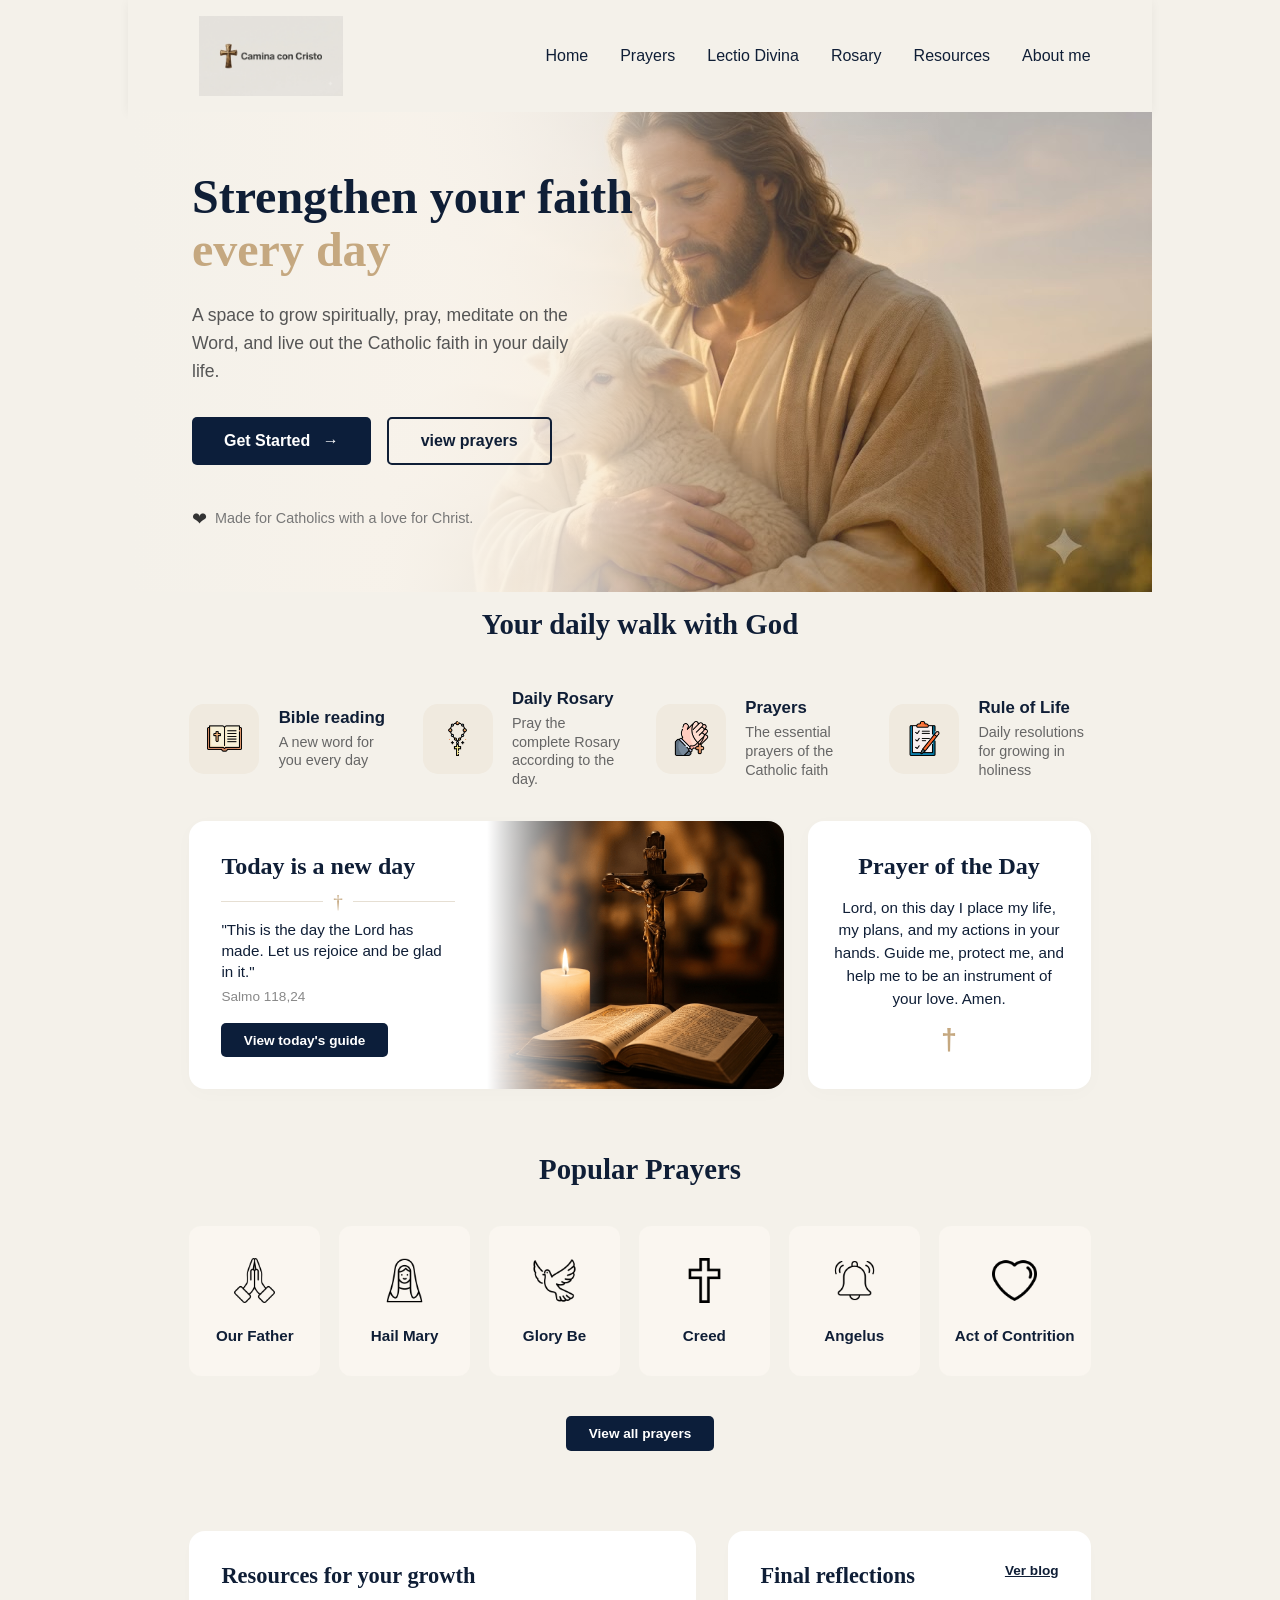
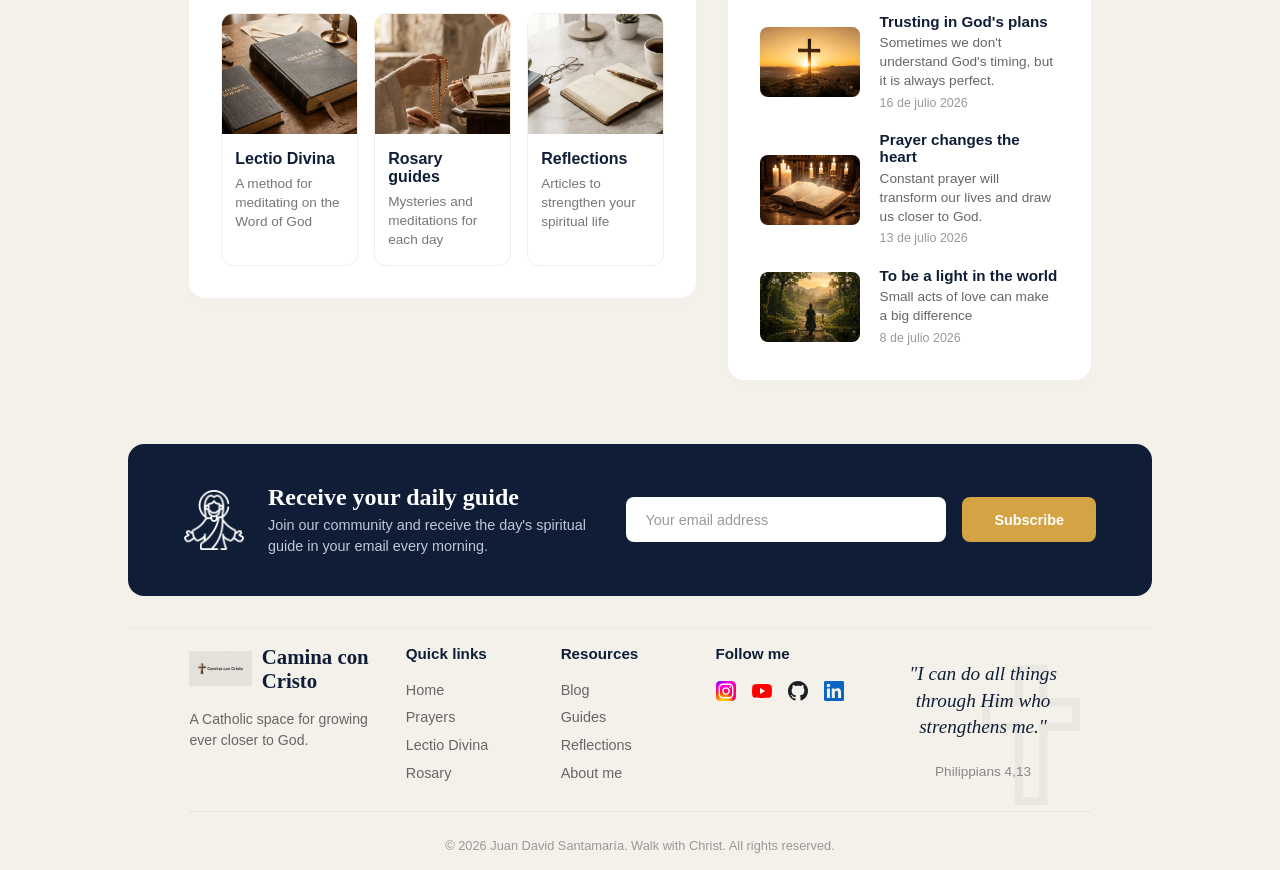
==== index.html @ 35ad9a1b "feat: complete website landing page layout and styling" ====
<!DOCTYPE html>
<html lang="en">

<head>
    <meta charset="UTF-8">
    <meta name="viewport" content="width=device-width, initial-scale=1.0">
    <title>DIOS</title>
    <link rel="stylesheet" href="/css/styles.css">
</head>

<body class="container">
    <header class="item header-nav">
        <img src="/assets/images/logo/logo.png" alt="Walk with Cristo" class="header-logo">
        <!-- Botón de hamburguesa que solo se verá en pantallas chicas -->
        <button class="menu-toggle" aria-label="Abrir menú">&#9776;</button>
        <nav class="header-nav-menu">
            <ul>
                <li><a href="#">Home</a></li>
                <li><a href="#">Prayers</a></li>
                <li><a href="#">Lectio Divina</a></li>
                <li><a href="#">Rosary</a></li>
                <li><a href="#">Resources</a></li>
                <li><a href="#">About me</a></li>
            </ul>
        </nav>
    </header>
    <main class="item">
        <section class="hero">
            <div class="hero-content">
                <h1>Strengthen your faith <span>every day</span></h1>
                <p>A space to grow spiritually, pray, meditate on the Word, and live out the Catholic faith in your
                    daily life.</p>
                <div class="hero-buttons">
                    <button>Get Started</button>
                    <button>view prayers</button>
                </div>
                <p>Made for Catholics with a love for Christ.</p>
            </div>
            <div class="hero-image">
                <img src="/assets/images/hero/jesus.jpeg" alt="Jesus holding a sheep">
            </div>
        </section>
        <section class="feature"> <!-- Corregido el typo de feacture a feature -->
            <h2>Your daily walk with God</h2>
            <div class="feature-grid">

                <!-- Tarjeta 1 -->
                <article class="feature-card">
                    <div class="icon-container">
                        <img src="/assets/images/icons/bible.png" alt="book">
                    </div>
                    <div class="card-text">
                        <h3>Bible reading</h3>
                        <p>A new word for you every day</p>
                    </div>
                </article>

                <!-- Tarjeta 2 -->
                <article class="feature-card">
                    <div class="icon-container">
                        <img src="/assets/images/icons/rosario.png" alt="rosario icon">
                    </div>
                    <div class="card-text">
                        <h3>Daily Rosary</h3>
                        <p>Pray the complete Rosary according to the day.</p>
                    </div>
                </article>

                <!-- Tarjeta 3 -->
                <article class="feature-card">
                    <div class="icon-container">
                        <img src="/assets/images/icons/prayer.png" alt="prayer hand icon">
                    </div>
                    <div class="card-text">
                        <h3>Prayers</h3>
                        <p>The essential prayers of the Catholic faith</p>
                    </div>
                </article>

                <!-- Tarjeta 4 -->
                <article class="feature-card">
                    <div class="icon-container">
                        <img src="/assets/images/icons/task.png" alt="task icon">
                    </div>
                    <div class="card-text">
                        <h3>Rule of Life</h3>
                        <p>Daily resolutions for growing in holiness</p>
                    </div>
                </article>

            </div>
        </section>
        <section class="content-featured">
            <div class="main-card-wrapper">
                <div class="content-card">
                    <h3>Today is a new day</h3>
                    <!-- Añadimos una línea divisoria para la cruz unicode -->
                    <div class="divider-cross"></div>
                    <blockquote>"This is the day the Lord has made. Let us rejoice and be glad in it."</blockquote>
                    <p class="scripture-source">Salmo 118,24</p>
                    <button class="btn-dark">View today's guide</button>
                </div>
                <div class="card-image-bg">
                    <img src="/assets/images/resources/cristo.png" alt="Bible and cross with candle">
                </div>
            </div>

            <!-- TARJETA DERECHA PEQUEÑA (Oración del día) -->
            <div class="content-prayer-day">
                <h3>Prayer of the Day</h3>
                <p>Lord, on this day I place my life, my plans, and my actions in your hands. Guide me, protect me, and
                    help me to be an instrument of your love. Amen.</p>
                <!-- Colocamos la cruz al final como indica la UI -->
                <div class="bottom-cross"></div>
            </div>

        </section>
        <section class="popular-prayers">
            <h2>Popular Prayers</h2>
            <div class="prayers-grid">
                <div class="prayer-card">
                    <img src="/assets/images/icons/prayer1.png" alt="hands together">
                    <p>Our Father</p>
                </div>
                <div class="prayer-card">
                    <img src="/assets/images/icons/nativity.png" alt="Hail Mary">
                    <p>Hail Mary</p>
                </div>
                <div class="prayer-card">
                    <img src="/assets/images/icons/pigeon.png" alt="dove">
                    <p>Glory Be</p>
                </div>
                <div class="prayer-card">
                    <img src="/assets/images/icons/cross.png" alt="cross">
                    <p>Creed</p>
                </div>
                <div class="prayer-card">
                    <img src="/assets/images/icons/alarm.png" alt="bell">
                    <p>Angelus</p>
                </div>
                <div class="prayer-card">
                    <img src="/assets/images/icons/heart.png" alt="heart">
                    <p>Act of Contrition</p>
                </div>
            </div>
            <button class="btn-dark">View all prayers</button>
        </section>
        <section class="resources-blog">
            <!-- CONTENEDOR IZQUIERDO -->
            <div class="resource-container">
                <h2>Resources for your growth</h2>
                <!-- AGREGADA LA CLASE AQUÍ -->
                <div class="resources-grid">
                    <article class="resource-item">
                        <img src="/assets/images/resources/lectiodivine.png" alt="book divine">
                        <div class="resource-text">
                            <h3>Lectio Divina</h3>
                            <p>A method for meditating on the Word of God</p>
                        </div>
                    </article>
                    <article class="resource-item">
                        <img src="/assets/images/resources/prayer.png" alt="prayer hands">
                        <div class="resource-text">
                            <h3>Rosary guides</h3>
                            <p>Mysteries and meditations for each day</p>
                        </div>
                    </article>
                    <article class="resource-item">
                        <img src="/assets/images/resources/3.png" alt="reflection">
                        <div class="resource-text">
                            <h3>Reflections</h3>
                            <p>Articles to strengthen your spiritual life</p>
                        </div>
                    </article>
                </div>
            </div>
            <!-- CONTENEDOR DERECHO -->
            <div class="blog-container">
                <div class="blog-header">
                    <h2>Final reflections</h2>
                    <a href="" class="blog-link">Ver blog</a>
                </div>

                <article class="blog-item">
                    <div class="blog-img-wrapper">
                        <img src="/assets/images/resources/cross.png" alt="cross">
                    </div>
                    <div class="blog-text">
                        <h3>Trusting in God's plans</h3>
                        <p>Sometimes we don't understand God's timing, but it is always perfect.</p>
                        <p class="blog-item-date">16 de julio 2026</p>
                    </div>
                </article>

                <article class="blog-item">
                    <div class="blog-img-wrapper">
                        <img src="/assets/images/resources/rebook.png" alt="books">
                    </div>
                    <div class="blog-text">
                        <h3>Prayer changes the heart</h3>
                        <p>Constant prayer will transform our lives and draw us closer to God.</p>
                        <p class="blog-item-date">13 de julio 2026</p>
                    </div>
                </article>

                <article class="blog-item">
                    <div class="blog-img-wrapper">
                        <img src="/assets/images/resources/reflex.png" alt="reflection">
                    </div>
                    <div class="blog-text">
                        <h3>To be a light in the world</h3>
                        <p>Small acts of love can make a big difference</p>
                        <p class="blog-item-date">8 de julio 2026</p>
                    </div>
                </article>
            </div>
        </section>
        <section class="newsletter">
            <div class="newsletter-left">
                <img src="/assets/images/icons/dios1.png" alt="Sacred Heart icon" class="newsletter-icon">
                <div class="newsletter-text">
                    <h3>Receive your daily guide</h3>
                    <p>Join our community and receive the day's spiritual guide in your email every morning.</p>
                </div>
            </div>
            <form action="" method="post" class="newsletter-form">
                <input type="email" name="email" id="newsletter-email" placeholder="Your email address" required>
                <button type="submit" class="btn-gold">Subscribe</button>
            </form>
        </section>
    </main>
    <footer>
        <!-- Contenedor principal de las 5 columnas -->
        <div class="footer-container">

            <!-- Columna 1: Brand -->
            <div class="footer-col footer-brand">
                <div class="brand-header">
                    <img src="/assets/images/logo/logo.png" alt="walk with Christ">
                    <h3>Camina con Cristo</h3>
                </div>
                <p>A Catholic space for growing ever closer to God.</p>
            </div>

            <!-- Columna 2: Quick Links -->
            <div class="footer-col">
                <h4>Quick links</h4>
                <ul>
                    <li><a href="#home">Home</a></li>
                    <li><a href="#prayers">Prayers</a></li>
                    <li><a href="#lectio">Lectio Divina</a></li>
                    <li><a href="#rosary">Rosary</a></li>
                </ul>
            </div>

            <!-- Columna 3: Resources -->
            <div class="footer-col">
                <h4>Resources</h4>
                <ul>
                    <li><a href="#blog">Blog</a></li>
                    <li><a href="#guides">Guides</a></li>
                    <li><a href="#reflections">Reflections</a></li>
                    <li><a href="#about">About me</a></li>
                </ul>
            </div>

            <!-- Columna 4: Social Media -->
            <div class="footer-col">
                <h4>Follow me</h4>
                <ul class="social-links">
                    <li><a href=""><img src="/assets/images/icons/instagram-icon.svg" alt="Instagram"></a></li>
                    <li><a href=""><img src="/assets/images/icons/youtube.svg" alt="Youtube"></a></li>
                    <li><a href=""><img src="/assets/images/icons/github_light.svg" alt="Github"></a></li>
                    <li><a href=""><img src="/assets/images/icons/linkedin.svg" alt="Linkedin"></a></li>
                </ul>
            </div>

            <!-- Columna 5: Quote con la cruz de fondo -->
            <div class="footer-col footer-quote">
                <blockquote>"I can do all things through Him who strengthens me."</blockquote>
                <p class="quote-author">Philippians 4,13</p>
                <!-- Imagen de la cruz posicionada en marca de agua -->
                <img src="/assets/images/icons/cross.png" alt="cross watermark" class="watermark-cross">
            </div>

        </div>

        <!-- Barra de copyright inferior -->
        <div class="footer-bottom">
            <small>© 2026 Juan David Santamaría. Walk with Christ. All rights reserved.</small>
        </div>
    </footer>
    <script>
        const menuToggle = document.querySelector('.menu-toggle');
        const navMenu = document.querySelector('.header-nav-menu');
        menuToggle.addEventListener('click', () => {
            // quita o pone la clase 'active' cada que haces click
            navMenu.classList.toggle('active');
        });
    </script>
</body>

</html>
---- css/styles.css ----
:root {
    /* Colores base extraídos de la imagen */
    --color-fondo: #F4F1EA;
    /* Crema suave y cálido que se ve en el background general */
    --color-texto-dark: #0F1E36;
    /* Azul marino profundo (casi negro) usado en títulos y menús */
    --color-oro-bronce: #C5A880;
    /* Tono oro/bronce sagrado para la cruz y acentos importantes */

    /* Colores adicionales para botones y contenedores */
    --color-primary-button: #0C1E3A;
    /* El color azul oscuro del botón "Unirme al camino" */
    --color-primary-button-hover: #05101f;
    --color-blanco: #FFFFFF;
    /* Para las tarjetas y contenedores limpios */
    --color-texto-secundario: #555555;
    /* Gris para textos de párrafos legibles */

    /* NUEVO: grises que estaban sueltos por el archivo sin variable */
    --color-gris-medio: #666666;
    --color-gris-suave: #888888;
    --color-gris-claro-linea: #E6DFD3;
    /* línea del divider-cross */
    --color-icono-bg: #F0EADF;
    --color-prayer-card-bg: #FAF6F0;

    /* NUEVO: tipografías repetidas como string literal, ahora en variable */
    --font-titulo: 'Playfair Display', serif;
    --font-cuerpo: 'Segoe UI', Tahoma, Geneva, Verdana, sans-serif;

    /* NUEVO: valores que se repetían igual en varias tarjetas */
    --shadow-card: 0 4px 20px rgba(0, 0, 0, 0.02);
    --card-max-height: 340px;
    --section-padding: 1rem 6%;
    --radius-card: 16px;
}

* {
    margin: 0;
    padding: 0;
    box-sizing: border-box;
    /* Clave: evita que los bordes sumen tamaño al contenedor */
}

body {
    background-color: var(--color-fondo);
    color: var(--color-texto-secundario);
    font-family: var(--font-cuerpo);
}

.container {
    display: grid;
    max-width: 1024px;
    margin: 0 auto;
    /* minmax evita que el header/footer colapsen si el texto es grande */
    /* 1fr (fracción) toma TODO el espacio restante de forma dinámica */
    grid-template-rows: minmax(60px, auto) 1fr minmax(60px, auto);
    /* min-height en vez de height fijo. Si hay mucho contenido, la página crece y no se rompe */
    min-height: 100vh;
    width: 100%;
    /* Evita bugs de scroll horizontal que a veces da el 100vw con el scrollbar */
}

/* Eliminado: .item { border: 5px solid #00bcd4; }
   Era una regla de debug (borde cian) que no aportaba nada al diseño final.
   Si la seguís usando en el HTML y la necesitás, avisame y la recupero. */

/* ==========================================================================
   HEADER / NAVIGATION SHIELD
   ========================================================================== */

.header-nav {
    display: flex;
    justify-content: space-between;
    /* Envía el logo a la izquierda y el menú a la derecha */
    align-items: center;
    /* Centra verticalmente el logo y los enlaces */
    padding: var(--section-padding);
    background-color: var(--color-fondo);
    box-shadow: 0 2px 10px rgba(0, 0, 0, 0.05);
    /* Sombra sutil inferior */
}

/* Por defecto en Desktop: Ocultamos el botón de hamburguesa */
.menu-toggle {
    display: none;
    background: none;
    border: none;
    font-size: 2rem;
    cursor: pointer;
    color: var(--color-texto-secundario);
}

/* El contenedor del menú (nav) */
.header-nav-menu {
    /* Ancho máximo para que en pantallas gigantes los enlaces no se dispersen demasiado */
    max-width: 700px;
    width: 100%;
}

.header-nav-menu ul {
    display: flex;
    justify-content: flex-end;
    /* Alinea los enlaces hacia la derecha */
    gap: 2rem;
    list-style: none;
    /* Mata los puntos negros por defecto de la lista (•) */
}

.header-logo {
    height: 80px;
    width: auto;
    object-fit: contain;
    /* Evita que la imagen se estire feo o se pixele */
    vertical-align: middle;
    margin-left: 10px;
}

.header-nav-menu a {
    text-decoration: none;
    color: var(--color-texto-dark);
    font-size: 1rem;
    font-weight: 500;
    transition: color 0.3s ease;
}

.header-nav-menu a:hover {
    color: var(--color-oro-bronce);
}


/* ==========================================================================
   HERO / SECTION MAIN
   ========================================================================== */
.hero {
    position: relative;
    overflow: hidden;
    min-height: 480px;
    display: flex;
    align-items: center;
}

.hero-image {
    position: absolute;
    inset: 0;
    width: 100%;
    height: 100%;
    object-fit: cover;
}

.hero-image img {
    width: 100%;
    height: 100%;
    object-fit: cover;
}

.hero-image::before {
    content: "";
    position: absolute;
    inset: 0;
    background: linear-gradient(to left,
            transparent 45%,
            rgba(255, 255, 255, .85) 75%,
            #ffffff 100%);
}

.hero::before {
    content: "";
    position: absolute;
    inset: 0;
    background: linear-gradient(90deg,
            var(--color-fondo) 0%,
            rgba(247, 242, 234, .98) 25%,
            rgba(247, 242, 234, .70) 45%,
            rgba(247, 242, 234, .25) 60%,
            transparent 80%);
    z-index: 1;
}

.hero-content {
    position: relative;
    z-index: 2;
    width: 50%;
    padding-left: 4rem;
    display: flex;
    flex-direction: column;
    gap: 1rem;
    /* Espaciado uniforme entre los elementos (H1, P, Botones) */
}

.hero-content h1 {
    font-size: 3rem;
    font-weight: 700;
    line-height: 1.1;
    margin-bottom: 0.5rem;
    color: var(--color-texto-dark);
    font-family: var(--font-titulo);
}

.hero-content h1 span {
    color: var(--color-oro-bronce);
}

.hero-content p {
    font-size: 1.1rem;
    line-height: 1.6;
    color: var(--color-texto-secundario);
    max-width: 90%;
    /* Evita que el texto se estire demasiado a lo ancho */
}

.hero-buttons {
    display: flex;
    gap: 1rem;
    margin-top: 1rem;
    margin-bottom: 1.5rem;
}

/* NUEVO: base compartida por TODOS los botones "dark" del sitio
   (antes .hero-buttons button:first-child y .btn-dark tenían las
   mismas 6 propiedades duplicadas). Ahora se agrupan acá y cada uno
   solo agrega lo que lo hace distinto (flecha, tamaño, hover). */
.hero-buttons button,
.btn-dark {
    font-weight: 600;
    border-radius: 5px;
    cursor: pointer;
    transition: all 0.3s ease;
    font-family: var(--font-cuerpo);
}

.hero-buttons button {
    padding: 0.8rem 2rem;
    font-size: 1rem;
    text-transform: none;
}

.hero-buttons button:first-child,
.btn-dark {
    background-color: var(--color-primary-button);
    color: var(--color-blanco);
    border: none;
}

.hero-buttons button:first-child:hover,
.btn-dark:hover {
    background-color: var(--color-primary-button-hover);
}

.hero-buttons button:first-child::after {
    content: " \2192";
    /* Flecha -> */
    margin-left: 0.5rem;
    font-weight: bold;
}

.hero-buttons button:last-child {
    background-color: transparent;
    color: var(--color-texto-dark);
    border: 2px solid var(--color-texto-dark);
}

.hero-buttons button:last-child:hover {
    background-color: rgba(15, 30, 54, 0.05);
    border-color: var(--color-primary-button);
}

.hero-content p:last-child {
    font-size: 0.9rem;
    color: #777;
    display: flex;
    align-items: center;
    gap: 0.5rem;
}

.hero-content p:last-child::before {
    content: "\2764";
    /* Corazón negro relleno ❤ */
    color: #333;
    font-size: 1.1rem;
}


/* ==========================================================================
   FEATURE SECTION / TU CAMINO DIARIO CON DIOS
   ========================================================================== */

.feature {
    padding: var(--section-padding);
    background-color: var(--color-fondo);
    display: flex;
    flex-direction: column;
    align-items: center;
    gap: 3rem;
}

.feature h2 {
    font-family: var(--font-titulo);
    color: var(--color-texto-dark);
    font-size: 1.8rem;
    font-weight: 700;
    text-align: center;
}

.feature-grid {
    display: grid;
    grid-template-columns: repeat(4, 1fr);
    gap: 2rem;
    width: 100%;
    max-width: 1200px;
}

.feature-card {
    display: flex;
    align-items: center;
    gap: 1.2rem;
}

.icon-container {
    background-color: var(--color-icono-bg);
    width: 70px;
    height: 70px;
    border-radius: 15px;
    display: flex;
    align-items: center;
    justify-content: center;
    flex-shrink: 0;
    /* Evita que el contenedor del icono se aplaste si el texto es largo */
}

.icon-container img {
    width: 35px;
    height: 35px;
    object-fit: contain;
}

.card-text {
    display: flex;
    flex-direction: column;
    gap: 0.3rem;
}

.card-text h3 {
    color: var(--color-texto-dark);
    font-size: 1.05rem;
    font-weight: 700;
    font-family: var(--font-cuerpo);
}

.card-text p {
    color: var(--color-gris-medio);
    font-size: 0.9rem;
    line-height: 1.3;
}

/* ==========================================================================
   DAILY FEATURED SECTION (HOY ES UN NUEVO DÍA / ORACIÓN)
   ========================================================================== */
.content-featured {
    padding: var(--section-padding);
    background-color: var(--color-fondo);
    display: grid;
    grid-template-columns: 2.1fr 1fr;
    /* Distribución asimétrica: 68% para la tarjeta grande, 32% para la oración */
    gap: 1.5rem;
    max-width: 1100px;
    margin: 0 auto;
}

.main-card-wrapper {
    background-color: var(--color-blanco);
    border-radius: var(--radius-card);
    display: flex;
    overflow: hidden;
    position: relative;
    box-shadow: var(--shadow-card);
    max-height: var(--card-max-height);
}

.content-card {
    width: 50%;
    padding: 2rem;
    display: flex;
    flex-direction: column;
    justify-content: center;
    z-index: 2;
    /* Por encima del desvanecimiento */
}

.card-image-bg {
    width: 50%;
    position: relative;
}

.card-image-bg img {
    width: 100%;
    height: 100%;
    object-fit: cover;
}

.card-image-bg::before {
    content: "";
    position: absolute;
    inset: 0;
    background: linear-gradient(to right, var(--color-blanco) 0%, rgba(255, 255, 255, 0) 40%);
    z-index: 1;
}

/* LIMPIEZA: acá había 6 redefiniciones sucesivas de .divider-cross
   (cada una un intento distinto para lograr "línea - cruz - línea").
   Solo la última se aplicaba realmente por cascada; el resto era
   código muerto. Se deja una única definición, funcional y clara. */
.divider-cross {
    text-align: center;
    position: relative;
    height: 20px;
    margin: 0.5rem 0;
}

.divider-cross::before {
    content: "";
    position: absolute;
    top: 50%;
    left: 0;
    right: 0;
    height: 1px;
    background-color: var(--color-gris-claro-linea);
    z-index: 1;
}

.divider-cross::after {
    content: "\2020";
    /* Cruz superpuesta que tapa la línea al centro */
    position: relative;
    z-index: 2;
    background-color: var(--color-blanco);
    padding: 0 10px;
    color: var(--color-oro-bronce);
    font-size: 1.2rem;
    font-family: var(--font-titulo);
}

.content-card h3,
.content-prayer-day h3 {
    font-family: var(--font-titulo);
    color: var(--color-texto-dark);
    font-size: 1.5rem;
    margin-bottom: 0.2rem;
}

.content-card blockquote {
    font-size: 0.95rem;
    color: var(--color-texto-dark);
    line-height: 1.4;
    font-style: normal;
    margin-bottom: 0.4rem;
}

.scripture-source {
    font-size: 0.85rem;
    color: var(--color-gris-suave);
    margin-bottom: 1.2rem;
}

/* Botón estilizado idéntico al Hero (props compartidas ahora arriba, ver .btn-dark) */
.btn-dark {
    padding: 0.6rem 1.4rem;
    font-size: 0.85rem;
    align-self: flex-start;
    /* Evita que el botón se estire a lo ancho */
}

.content-prayer-day {
    background-color: var(--color-blanco);
    border-radius: var(--radius-card);
    padding: 2rem 1.5rem;
    display: flex;
    flex-direction: column;
    align-items: center;
    text-align: center;
    justify-content: space-between;
    box-shadow: var(--shadow-card);
    max-height: var(--card-max-height);
}

.content-prayer-day p {
    color: var(--color-texto-dark);
    font-size: 0.95rem;
    line-height: 1.5;
    margin: auto 0;
    /* Centra el bloque verticalmente */
}

.bottom-cross::before {
    content: "\2020";
    color: var(--color-oro-bronce);
    font-size: 1.8rem;
    font-weight: 700;
}

/* ==========================================================================
   POPULAR PRAYERS SECTION (ORACIONES POPULARES)
   ========================================================================== */
.popular-prayers {
    padding: 3rem 6%;
    background-color: var(--color-fondo);
    display: flex;
    flex-direction: column;
    align-items: center;
    gap: 2.5rem;
    max-width: 1200px;
    margin: 0 auto;
}


.popular-prayers h2 {
    font-family: var(--font-titulo);
    color: var(--color-texto-dark);
    font-size: 1.8rem;
    font-weight: 700;
    text-align: center;
}

.prayers-grid {
    display: grid;
    grid-template-columns: repeat(6, 1fr);
    gap: 1.2rem;
    width: 100%;
}

.prayer-card {
    background-color: var(--color-prayer-card-bg);
    border-radius: 12px;
    padding: 2rem 1rem;
    display: flex;
    flex-direction: column;
    align-items: center;
    justify-content: center;
    gap: 1.5rem;
    transition: transform 0.2s ease, box-shadow 0.2s ease;
    cursor: pointer;
}

.prayer-card:hover {
    transform: translateY(-3px);
    box-shadow: 0 5px 15px rgba(0, 0, 0, 0.03);
}

.prayer-card img {
    height: 45px;
    width: auto;
    object-fit: contain;
}

.prayer-card p {
    color: var(--color-texto-dark);
    font-size: 0.95rem;
    font-weight: 700;
    font-family: var(--font-cuerpo);
    text-align: center;
    white-space: nowrap;
    /* Evita que el texto se rompa en dos líneas si es corto */
}

.popular-prayers .btn-dark {
    display: flex;
    /* necesario para que align-items funcione */
    align-items: center;
    justify-content: center;
    align-self: center;
    /* pisa el align-self: flex-start heredado, si lo querés centrado en el eje del padre */
}

/* ==========================================================================
   RESOURCES AND BLOG SECTION
   ========================================================================== */

.resources-blog {
    padding: 2rem 6%;
    background-color: var(--color-fondo);
    display: grid;
    /* Repartición asimétrica: 58% para recursos, 42% para blog */
    grid-template-columns: 1.4fr 1fr;
    gap: 2rem;
    max-width: 1200px;
    margin: 0 auto;
    align-items: start;
}

/* --- ESTILOS COMPARTIDOS POR AMBOS CONTENEDORES GRANDES --- */
.resource-container,
.blog-container {
    background-color: var(--color-blanco);
    border-radius: 16px;
    padding: 2rem;
    box-shadow: 0 4px 20px rgba(0, 0, 0, 0.01);
}

.resource-container h2,
.blog-header h2 {
    font-family: 'Playfair Display', serif;
    color: var(--color-texto-dark);
    font-size: 1.4rem;
    font-weight: 700;
    margin-bottom: 1.5rem;
}

/* --- BLOQUE RECURSOS (IZQUIERDA - VERTICAL) --- */
.resources-grid {
    display: grid;
    grid-template-columns: repeat(3, 1fr);
    /* 3 columnas perfectas */
    gap: 1rem;
}

.resource-item {
    background-color: var(--color-blanco);
    border: 1px solid #F5EFE6;
    /* Borde ultra sutil para simular la tarjeta interna */
    border-radius: 12px;
    overflow: hidden;
    display: flex;
    flex-direction: column;
}

.resource-item img {
    width: 100%;
    height: 120px;
    object-fit: cover;
    /* Recorta la foto sin deformarla */
}

.resource-text {
    padding: 1rem 0.8rem;
    display: flex;
    flex-direction: column;
    gap: 0.4rem;
}

.resource-text h3 {
    font-family: 'Segoe UI', sans-serif;
    color: var(--color-texto-dark);
    font-size: 1rem;
    font-weight: 700;
}

.resource-text p {
    color: #777777;
    font-size: 0.85rem;
    line-height: 1.4;
}

/* --- BLOQUE BLOG (DERECHA - HORIZONTAL) --- */
.blog-header {
    display: flex;
    justify-content: space-between;

}

.blog-link {
    color: var(--color-texto-dark);
    font-size: 0.85rem;
    font-weight: 600;
    text-decoration: underline;
}

.blog-item {
    display: flex;
    /* Alinea imagen a la izquierda, texto a la derecha */
    gap: 1.2rem;
    margin-bottom: 1.2rem;
    align-items: center;
}

.blog-item:last-of-type {
    margin-bottom: 0;
    /* Quita el margen al último para que no rompa el padding */
}

.blog-img-wrapper {
    width: 100px;
    height: 70px;
    border-radius: 8px;
    overflow: hidden;
    flex-shrink: 0;
    /* Evita que el contenedor de la imagen colapse */
}

.blog-img-wrapper img {
    width: 100%;
    height: 100%;
    object-fit: cover;
}


.blog-text {
    display: flex;
    flex-direction: column;
    gap: 0.2rem;
}

.blog-text h3 {
    color: var(--color-texto-dark);
    font-size: 0.95rem;
    font-weight: 700;
}

.blog-text p {
    color: #666666;
    font-size: 0.85rem;
    line-height: 1.4;
}

.blog-item-date {
    font-size: 0.78rem !important;
    color: #999999 !important;
    margin-top: 0.1rem;
}

/* ==========================================================================
   NEWSLETTER SECTION
   ========================================================================== */

.newsletter {
    background-color: #0F1E36;
    /* Azul oscuro profundo idéntico a la UI */
    border-radius: 16px;
    padding: 2.5rem 3.5rem;
    display: flex;
    justify-content: space-between;
    /* Empuja textos a la izquierda y form a la derecha */
    align-items: center;
    max-width: 1100px;
    margin: 2rem auto;
    /* Separa de la sección anterior y centra en la pantalla */
    gap: 2rem;
}

/* Contenedor izquierdo: Icono + Textos */
.newsletter-left {
    display: flex;
    align-items: center;
    gap: 1.5rem;
    flex: 1;
    /* Permite que tome el espacio disponible de forma fluida */
}

.newsletter-icon {
    width: 60px;
    height: 60px;
    object-fit: contain;
    flex-shrink: 0;
    /* Evita que el icono se deforme */
}

.newsletter-text {
    display: flex;
    flex-direction: column;
    gap: 0.3rem;
}

.newsletter-text h3 {
    color: var(--color-blanco);
    font-family: 'Playfair Display', serif;
    font-size: 1.5rem;
    font-weight: 600;
}

.newsletter-text p {
    color: #BACAD6;
    /* Gris azulado claro para excelente legibilidad sobre fondo oscuro */
    font-size: 0.9rem;
    line-height: 1.4;
    max-width: 420px;
    /* Evita que el párrafo se estire demasiado */
}

/* Contenedor derecho: Formulario */
.newsletter-form {
    display: flex;
    align-items: center;
    gap: 1rem;
    /* Espaciado entre el input y el botón */
    flex-shrink: 0;
}

/* El campo de texto para el correo */
#newsletter-email {
    background-color: var(--color-blanco);
    border: none;
    border-radius: 8px;
    padding: 0.9rem 1.2rem;
    font-size: 0.9rem;
    width: 320px;
    /* Ancho fijo para mantener la proporción de la maqueta */
    color: var(--color-texto-dark);
    outline: none;
}

#newsletter-email::placeholder {
    color: #999999;
}

/* Botón dorado / bronce */
.btn-gold {
    background-color: #D4A343;
    /* Dorado ocre de la imagen */
    color: var(--color-blanco);
    border: none;
    border-radius: 8px;
    padding: 0.9rem 2rem;
    font-size: 0.9rem;
    font-weight: 600;
    cursor: pointer;
    transition: background-color 0.2s ease;
    white-space: nowrap;
}

.btn-gold:hover {
    background-color: #B8872F;
    /* Oscurece sutilmente al pasar el cursor */
}

.newsletter-icon {
    width: 60px;
    height: 60px;
    object-fit: contain;
    flex-shrink: 0;

    /* HACK: Convierte el icono negro a blanco de forma nativa */
    filter: invert(100%) brightness(200%);
}

/* ==========================================================================
   FOOTER COMPONENT
   ========================================================================== */

footer {
    background-color: var(--color-fondo);
    /* Crema de fondo */
    padding: 1rem 6% 1rem 6%;
    border-top: 1px solid #F0EAE1;
    font-family: 'Segoe UI', sans-serif;
}

/* Contenedor Grid para distribuir las 5 columnas */
.footer-container {
    display: grid;
    /* La primera y última columna toman más espacio; las del medio son iguales */
    grid-template-columns: 1.2fr 0.8fr 0.8fr 0.8fr 1.4fr;
    gap: 2rem;
    max-width: 1200px;
    margin: 0 auto;
    align-items: start;
}

.footer-col {
    display: flex;
    flex-direction: column;
    gap: 1rem;
}

/* --- COLUMNA 1: LOGO Y TEXTO --- */
.brand-header {
    display: flex;
    align-items: center;
    gap: 0.6rem;
}

.brand-header img {
    height: 35px;
    width: auto;
}

.brand-header h3 {
    font-family: 'Playfair Display', serif;
    color: var(--color-texto-dark);
    font-size: 1.3rem;
    font-weight: 700;
}

.footer-brand p {
    color: #666666;
    font-size: 0.88rem;
    line-height: 1.5;
    max-width: 240px;
}

/* --- COLUMNAS 2 y 3: LISTAS DE ENLACES --- */
.footer-col h4 {
    color: var(--color-texto-dark);
    font-size: 0.95rem;
    font-weight: 700;
    margin-bottom: 0.2rem;
}

.footer-col ul {
    list-style: none;
    padding: 0;
    margin: 0;
    display: flex;
    flex-direction: column;
    gap: 0.6rem;
}

.footer-col ul li a {
    color: #666666;
    text-decoration: none;
    font-size: 0.9rem;
    transition: color 0.2s ease;
}

.footer-col ul li a:hover {
    color: var(--color-oro-bronce);
}

/* --- COLUMNA 4: REDES SOCIALES --- */
.social-links {
    flex-direction: row !important;
    /* Rompe la lista vertical a horizontal */
    gap: 1rem !important;
}

.social-links img {
    width: 20px;
    height: 20px;
    object-fit: contain;
    transition: transform 0.2s ease;
}

.social-links img:hover {
    transform: scale(1.15);
}

/* --- COLUMNA 5: CITA CON MARCA DE AGUA --- */
.footer-quote {
    position: relative;
    /* Base para posicionar la cruz de fondo */
    text-align: center;
    padding: 1rem;
    justify-content: center;
    align-items: center;
}

.footer-quote blockquote {
    font-family: 'Playfair Display', serif;
    color: var(--color-texto-dark);
    font-size: 1.2rem;
    line-height: 1.4;
    font-style: italic;
    z-index: 2;
    /* Por encima de la cruz */
    max-width: 280px;
}

.quote-author {
    font-size: 0.85rem;
    color: #888888;
    margin-top: 0.4rem;
    z-index: 2;
}

/* El hack de la marca de agua con la cruz */
.watermark-cross {
    position: absolute;
    right: -10px;
    bottom: -10px;
    height: 140px;
    width: auto;
    opacity: 0.04;
    /* Opacidad ultra baja para que simule el fondo de la imagen */
    pointer-events: none;
    /* Evita que estorbe al clickear texto */
    z-index: 1;
}

/* --- BARRA INFERIOR DE COPYRIGHT --- */
.footer-bottom {
    margin-top: 1rem;
    border-top: 1px solid #EAE3D8;
    padding-top: 1.5rem;
    text-align: center;
}

.footer-bottom small {
    color: #999999;
    font-size: 0.8rem;
}




/* ==========================================================================
   MEDIA QUERY: PANTALLAS MENORES A 780px (Tablets y Móviles)
   ========================================================================== */
@media (max-width: 780px) {

    .menu-toggle {
        display: block;
        max-width: 320px;
    }

    .header-nav-menu {
        display: none;
        /* Oculto por defecto hasta que pinchen la hamburguesa */
        max-width: 320px;
        position: absolute;
        top: 70px;
        left: 0;
        width: 100%;
        background-color: var(--color-fondo);
        box-shadow: 0px 4px 10px rgba(0, 0, 0, 0.1);
        z-index: 100;
        /* Asegura que quede por encima de las imágenes del main */
    }

    .header-nav-menu ul {
        flex-direction: column;
        align-items: center;
        padding: 2rem 0;
        gap: 1.5rem;
    }

    /* Clase utilitaria para cuando el menú esté activo (se activa con JavaScript) */
    .header-nav-menu.active {
        display: block;
    }
}

@media (max-width: 1024px) {

    .feature-grid {
        grid-template-columns: repeat(2, 1fr);
        gap: 2.5rem;
    }

    .prayers-grid {
        grid-template-columns: repeat(3, 1fr);
        gap: 1.5rem;
    }

    .resources-blog {
        grid-template-columns: 1fr;
        /* Colapsa a una sola columna vertical */
    }

    .footer-container {
        grid-template-columns: repeat(3, 1fr);
        /* Pasa a 3 columnas en tablets */
        gap: 3rem 1.5rem;
    }

    .footer-quote {
        grid-column: span 2;
        /* La cita se estira para ocupar espacio libre */
        text-align: left;
        align-items: flex-start;
    }

    .watermark-cross {
        right: 20px;
    }
}

@media (max-width: 600px) {

    .feature-grid {
        grid-template-columns: 1fr;
        gap: 2rem;
    }

    .prayers-grid {
        grid-template-columns: repeat(2, 1fr);
        gap: 1rem;
    }

    .prayer-card {
        padding: 1.5rem 0.5rem;
    }

    .footer-container {
        grid-template-columns: 1fr;
        /* Una sola columna en celulares */
        gap: 2rem;
        text-align: center;
        justify-items: center;
    }

    .brand-header,
    .footer-quote {
        align-items: center;
        text-align: center;
    }

    .footer-quote {
        grid-column: span 1;
    }

    .watermark-cross {
        left: 50%;
        transform: translateX(-50%);
        bottom: 0;
    }
}


/* --- RESPONSIVE --- */
@media (max-width: 900px) {
    .content-featured {
        grid-template-columns: 1fr;
        /* Colapsa a una sola columna en pantallas pequeñas */
    }

    .main-card-wrapper {
        flex-direction: column;
    }

    .content-card,
    .card-image-bg {
        width: 100%;
    }

    .card-image-bg {
        height: 250px;
    }

    .card-image-bg::before {
        background: linear-gradient(to bottom, var(--color-blanco) 0%, rgba(255, 255, 255, 0) 50%);
    }
}

@media (max-width: 650px) {
    .resources-grid {
        grid-template-columns: 1fr;
        /* Tarjetas de recursos una debajo de otra en celulares */
    }

    .blog-item {
        flex-direction: column;
        /* El ítem del blog se vuelve vertical en pantallas muy chicas */
        align-items: flex-start;
    }

    .blog-img-wrapper {
        width: 100%;
        height: 150px;
    }
}

@media (max-width: 968px) {
    .newsletter {
        flex-direction: column;
        /* Se apila verticalmente en pantallas medianas */
        text-align: center;
        padding: 2.5rem 2rem;
    }

    .newsletter-left {
        flex-direction: column;
        /* Icono arriba, texto abajo */
        justify-content: center;
    }

    .newsletter-text p {
        max-width: 100%;
    }

    .newsletter-form {
        width: 100%;
        flex-direction: column;
        /* Input y botón uno abajo del otro en móviles */
    }

    #newsletter-email {
        width: 100%;
        /* Toma todo el ancho disponible */
    }

    .btn-gold {
        width: 100%;
        /* Botón de ancho completo para facilitar clics en móviles */
    }
}
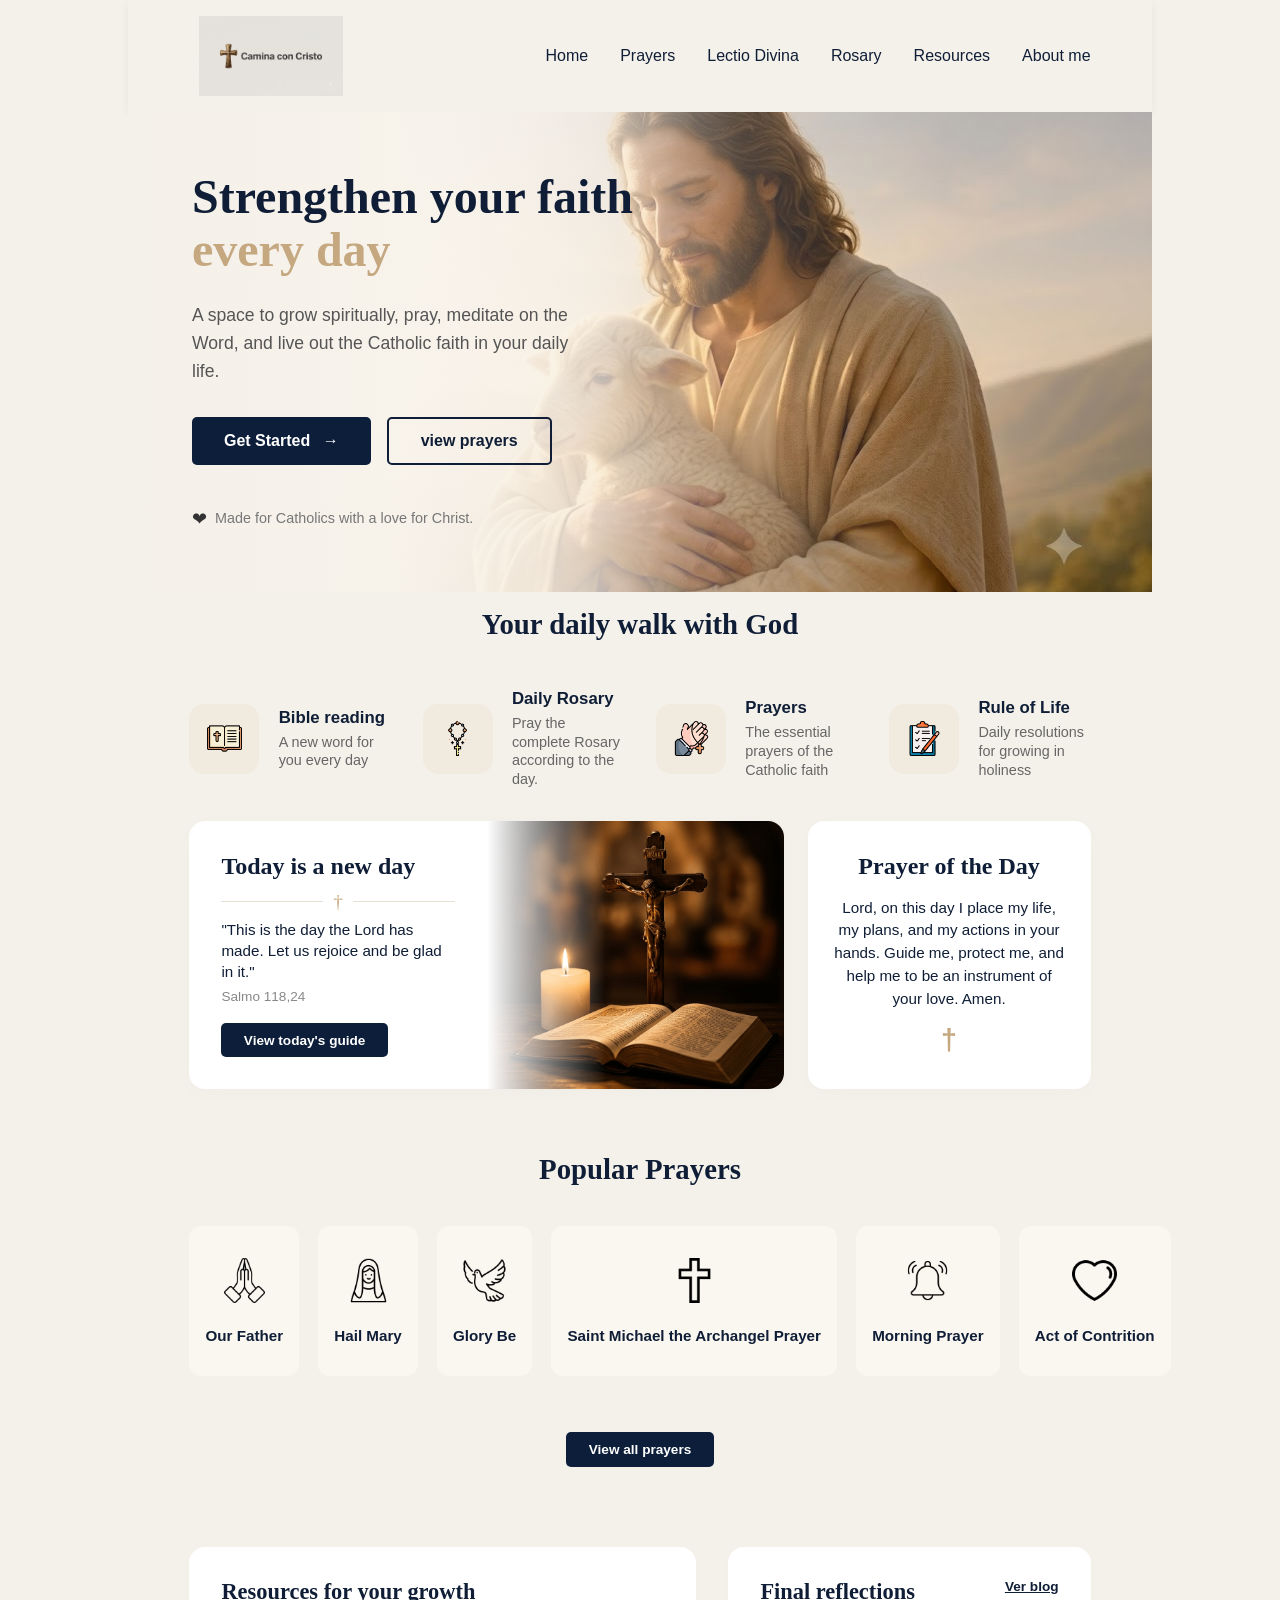
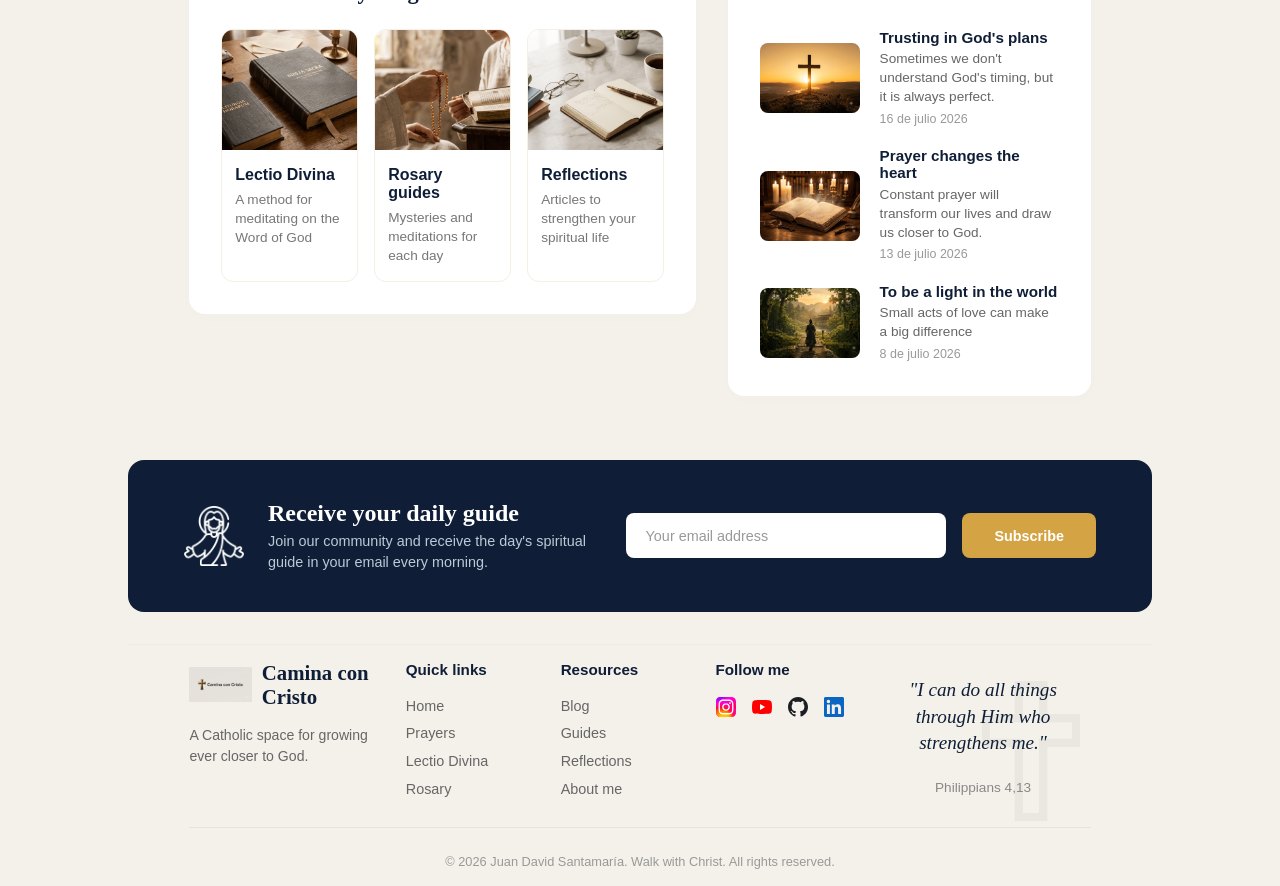
==== commit 665e1187: "fix(home): dynamic popular prayers grid and modal viewer - Refactor  paths to relative () and add  f" ====
--- a/index.html
+++ b/index.html
@@ -1,123 +1,151 @@
-<!DOCTYPE html>
+<!doctype html>
 <html lang="en">
-
-<head>
-    <meta charset="UTF-8">
-    <meta name="viewport" content="width=device-width, initial-scale=1.0">
+  <head>
+    <meta charset="UTF-8" />
+    <meta name="viewport" content="width=device-width, initial-scale=1.0" />
     <title>DIOS</title>
-    <link rel="stylesheet" href="/css/styles.css">
-</head>
-
-<body class="container">
+    <link rel="stylesheet" href="/css/styles.css" />
+  </head>
+
+  <body class="container">
     <header class="item header-nav">
-        <img src="/assets/images/logo/logo.png" alt="Walk with Cristo" class="header-logo">
-        <!-- Botón de hamburguesa que solo se verá en pantallas chicas -->
-        <button class="menu-toggle" aria-label="Abrir menú">&#9776;</button>
-        <nav class="header-nav-menu">
-            <ul>
-                <li><a href="#">Home</a></li>
-                <li><a href="#">Prayers</a></li>
-                <li><a href="#">Lectio Divina</a></li>
-                <li><a href="#">Rosary</a></li>
-                <li><a href="#">Resources</a></li>
-                <li><a href="#">About me</a></li>
-            </ul>
-        </nav>
+      <img
+        src="/assets/images/logo/logo.png"
+        alt="Walk with Cristo"
+        class="header-logo"
+      />
+      <!-- Botón de hamburguesa que solo se verá en pantallas chicas -->
+      <button class="menu-toggle" aria-label="Abrir menú">&#9776;</button>
+      <nav class="header-nav-menu">
+        <ul>
+          <li><a href="#">Home</a></li>
+          <li><a href="/prayers.html">Prayers</a></li>
+          <li><a href="#">Lectio Divina</a></li>
+          <li><a href="/rosary.html">Rosary</a></li>
+          <li><a href="./resources.html">Resources</a></li>
+          <li>
+            <a href="https://jdsg.netlify.app/" target="_blank">About me</a>
+          </li>
+        </ul>
+      </nav>
     </header>
     <main class="item">
-        <section class="hero">
-            <div class="hero-content">
-                <h1>Strengthen your faith <span>every day</span></h1>
-                <p>A space to grow spiritually, pray, meditate on the Word, and live out the Catholic faith in your
-                    daily life.</p>
-                <div class="hero-buttons">
-                    <button>Get Started</button>
-                    <button>view prayers</button>
-                </div>
-                <p>Made for Catholics with a love for Christ.</p>
-            </div>
-            <div class="hero-image">
-                <img src="/assets/images/hero/jesus.jpeg" alt="Jesus holding a sheep">
-            </div>
-        </section>
-        <section class="feature"> <!-- Corregido el typo de feacture a feature -->
-            <h2>Your daily walk with God</h2>
-            <div class="feature-grid">
-
-                <!-- Tarjeta 1 -->
-                <article class="feature-card">
-                    <div class="icon-container">
-                        <img src="/assets/images/icons/bible.png" alt="book">
-                    </div>
-                    <div class="card-text">
-                        <h3>Bible reading</h3>
-                        <p>A new word for you every day</p>
-                    </div>
-                </article>
-
-                <!-- Tarjeta 2 -->
-                <article class="feature-card">
-                    <div class="icon-container">
-                        <img src="/assets/images/icons/rosario.png" alt="rosario icon">
-                    </div>
-                    <div class="card-text">
-                        <h3>Daily Rosary</h3>
-                        <p>Pray the complete Rosary according to the day.</p>
-                    </div>
-                </article>
-
-                <!-- Tarjeta 3 -->
-                <article class="feature-card">
-                    <div class="icon-container">
-                        <img src="/assets/images/icons/prayer.png" alt="prayer hand icon">
-                    </div>
-                    <div class="card-text">
-                        <h3>Prayers</h3>
-                        <p>The essential prayers of the Catholic faith</p>
-                    </div>
-                </article>
-
-                <!-- Tarjeta 4 -->
-                <article class="feature-card">
-                    <div class="icon-container">
-                        <img src="/assets/images/icons/task.png" alt="task icon">
-                    </div>
-                    <div class="card-text">
-                        <h3>Rule of Life</h3>
-                        <p>Daily resolutions for growing in holiness</p>
-                    </div>
-                </article>
-
-            </div>
-        </section>
-        <section class="content-featured">
-            <div class="main-card-wrapper">
-                <div class="content-card">
-                    <h3>Today is a new day</h3>
-                    <!-- Añadimos una línea divisoria para la cruz unicode -->
-                    <div class="divider-cross"></div>
-                    <blockquote>"This is the day the Lord has made. Let us rejoice and be glad in it."</blockquote>
-                    <p class="scripture-source">Salmo 118,24</p>
-                    <button class="btn-dark">View today's guide</button>
-                </div>
-                <div class="card-image-bg">
-                    <img src="/assets/images/resources/cristo.png" alt="Bible and cross with candle">
-                </div>
-            </div>
-
-            <!-- TARJETA DERECHA PEQUEÑA (Oración del día) -->
-            <div class="content-prayer-day">
-                <h3>Prayer of the Day</h3>
-                <p>Lord, on this day I place my life, my plans, and my actions in your hands. Guide me, protect me, and
-                    help me to be an instrument of your love. Amen.</p>
-                <!-- Colocamos la cruz al final como indica la UI -->
-                <div class="bottom-cross"></div>
-            </div>
-
-        </section>
-        <section class="popular-prayers">
-            <h2>Popular Prayers</h2>
-            <div class="prayers-grid">
+      <section class="hero">
+        <div class="hero-content">
+          <h1>Strengthen your faith <span>every day</span></h1>
+          <p>
+            A space to grow spiritually, pray, meditate on the Word, and live
+            out the Catholic faith in your daily life.
+          </p>
+          <div class="hero-buttons">
+            <button>Get Started</button>
+            <button>view prayers</button>
+          </div>
+          <p>Made for Catholics with a love for Christ.</p>
+        </div>
+        <div class="hero-image">
+          <img
+            src="/assets/images/hero/jesus.jpeg"
+            alt="Jesus holding a sheep"
+          />
+        </div>
+      </section>
+      <section class="feature">
+        <!-- Corregido el typo de feacture a feature -->
+        <h2>Your daily walk with God</h2>
+        <div class="feature-grid">
+          <!-- Tarjeta 1 -->
+          <article class="feature-card">
+            <div class="icon-container">
+              <img src="/assets/images/icons/bible.png" alt="book" />
+            </div>
+            <div class="card-text">
+              <h3>Bible reading</h3>
+              <p>A new word for you every day</p>
+            </div>
+          </article>
+
+          <!-- Tarjeta 2 -->
+          <article class="feature-card">
+            <div class="icon-container">
+              <img src="/assets/images/icons/rosario.png" alt="rosario icon" />
+            </div>
+            <div class="card-text">
+              <h3>Daily Rosary</h3>
+              <p>Pray the complete Rosary according to the day.</p>
+            </div>
+          </article>
+
+          <!-- Tarjeta 3 -->
+          <article class="feature-card">
+            <div class="icon-container">
+              <img
+                src="/assets/images/icons/prayer.png"
+                alt="prayer hand icon"
+              />
+            </div>
+            <div class="card-text">
+              <h3>Prayers</h3>
+              <p>The essential prayers of the Catholic faith</p>
+            </div>
+          </article>
+
+          <!-- Tarjeta 4 -->
+          <article class="feature-card">
+            <div class="icon-container">
+              <img src="/assets/images/icons/task.png" alt="task icon" />
+            </div>
+            <div class="card-text">
+              <h3>Rule of Life</h3>
+              <p>Daily resolutions for growing in holiness</p>
+            </div>
+          </article>
+        </div>
+      </section>
+      <section class="content-featured">
+        <div class="main-card-wrapper">
+          <div class="content-card">
+            <h3>Today is a new day</h3>
+            <!-- Añadimos una línea divisoria para la cruz unicode -->
+            <div class="divider-cross"></div>
+            <blockquote>
+              "This is the day the Lord has made. Let us rejoice and be glad in
+              it."
+            </blockquote>
+            <p class="scripture-source">Salmo 118,24</p>
+            <button class="btn-dark">View today's guide</button>
+          </div>
+          <div class="card-image-bg">
+            <img
+              src="/assets/images/resources/cristo.png"
+              alt="Bible and cross with candle"
+            />
+          </div>
+        </div>
+
+        <!-- TARJETA DERECHA PEQUEÑA (Oración del día) -->
+        <div class="content-prayer-day">
+          <h3>Prayer of the Day</h3>
+          <p>
+            Lord, on this day I place my life, my plans, and my actions in your
+            hands. Guide me, protect me, and help me to be an instrument of your
+            love. Amen.
+          </p>
+          <!-- Colocamos la cruz al final como indica la UI -->
+          <div class="bottom-cross"></div>
+        </div>
+      </section>
+      <section class="popular-prayers">
+        <h2>Popular Prayers</h2>
+        <!-- Grilla vacía gestionada por JS -->
+        <div class="prayers-grid" id="popularPrayersGrid"></div>
+        <a
+          href="/prayers.html"
+          class="btn-dark"
+          style="display: inline-block; text-decoration: none; margin-top: 1rem"
+          >View all prayers</a
+        >
+        <!-- <div class="prayers-grid">
                 <div class="prayer-card">
                     <img src="/assets/images/icons/prayer1.png" alt="hands together">
                     <p>Our Father</p>
@@ -142,162 +170,273 @@
                     <img src="/assets/images/icons/heart.png" alt="heart">
                     <p>Act of Contrition</p>
                 </div>
-            </div>
-            <button class="btn-dark">View all prayers</button>
-        </section>
-        <section class="resources-blog">
-            <!-- CONTENEDOR IZQUIERDO -->
-            <div class="resource-container">
-                <h2>Resources for your growth</h2>
-                <!-- AGREGADA LA CLASE AQUÍ -->
-                <div class="resources-grid">
-                    <article class="resource-item">
-                        <img src="/assets/images/resources/lectiodivine.png" alt="book divine">
-                        <div class="resource-text">
-                            <h3>Lectio Divina</h3>
-                            <p>A method for meditating on the Word of God</p>
-                        </div>
-                    </article>
-                    <article class="resource-item">
-                        <img src="/assets/images/resources/prayer.png" alt="prayer hands">
-                        <div class="resource-text">
-                            <h3>Rosary guides</h3>
-                            <p>Mysteries and meditations for each day</p>
-                        </div>
-                    </article>
-                    <article class="resource-item">
-                        <img src="/assets/images/resources/3.png" alt="reflection">
-                        <div class="resource-text">
-                            <h3>Reflections</h3>
-                            <p>Articles to strengthen your spiritual life</p>
-                        </div>
-                    </article>
-                </div>
-            </div>
-            <!-- CONTENEDOR DERECHO -->
-            <div class="blog-container">
-                <div class="blog-header">
-                    <h2>Final reflections</h2>
-                    <a href="" class="blog-link">Ver blog</a>
-                </div>
-
-                <article class="blog-item">
-                    <div class="blog-img-wrapper">
-                        <img src="/assets/images/resources/cross.png" alt="cross">
-                    </div>
-                    <div class="blog-text">
-                        <h3>Trusting in God's plans</h3>
-                        <p>Sometimes we don't understand God's timing, but it is always perfect.</p>
-                        <p class="blog-item-date">16 de julio 2026</p>
-                    </div>
-                </article>
-
-                <article class="blog-item">
-                    <div class="blog-img-wrapper">
-                        <img src="/assets/images/resources/rebook.png" alt="books">
-                    </div>
-                    <div class="blog-text">
-                        <h3>Prayer changes the heart</h3>
-                        <p>Constant prayer will transform our lives and draw us closer to God.</p>
-                        <p class="blog-item-date">13 de julio 2026</p>
-                    </div>
-                </article>
-
-                <article class="blog-item">
-                    <div class="blog-img-wrapper">
-                        <img src="/assets/images/resources/reflex.png" alt="reflection">
-                    </div>
-                    <div class="blog-text">
-                        <h3>To be a light in the world</h3>
-                        <p>Small acts of love can make a big difference</p>
-                        <p class="blog-item-date">8 de julio 2026</p>
-                    </div>
-                </article>
-            </div>
-        </section>
-        <section class="newsletter">
-            <div class="newsletter-left">
-                <img src="/assets/images/icons/dios1.png" alt="Sacred Heart icon" class="newsletter-icon">
-                <div class="newsletter-text">
-                    <h3>Receive your daily guide</h3>
-                    <p>Join our community and receive the day's spiritual guide in your email every morning.</p>
-                </div>
-            </div>
-            <form action="" method="post" class="newsletter-form">
-                <input type="email" name="email" id="newsletter-email" placeholder="Your email address" required>
-                <button type="submit" class="btn-gold">Subscribe</button>
-            </form>
-        </section>
+            </div> -->
+        <!-- <button class="btn-dark">View all prayers</button> -->
+      </section>
+      <section class="resources-blog">
+        <!-- CONTENEDOR IZQUIERDO -->
+        <div class="resource-container">
+          <h2>Resources for your growth</h2>
+          <!-- AGREGADA LA CLASE AQUÍ -->
+          <div class="resources-grid">
+            <article class="resource-item">
+              <img
+                src="/assets/images/resources/lectiodivine.png"
+                alt="book divine"
+              />
+              <div class="resource-text">
+                <h3>Lectio Divina</h3>
+                <p>A method for meditating on the Word of God</p>
+              </div>
+            </article>
+            <article class="resource-item">
+              <img
+                src="/assets/images/resources/prayer.png"
+                alt="prayer hands"
+              />
+              <div class="resource-text">
+                <h3>Rosary guides</h3>
+                <p>Mysteries and meditations for each day</p>
+              </div>
+            </article>
+            <article class="resource-item">
+              <img src="/assets/images/resources/3.png" alt="reflection" />
+              <div class="resource-text">
+                <h3>Reflections</h3>
+                <p>Articles to strengthen your spiritual life</p>
+              </div>
+            </article>
+          </div>
+        </div>
+        <!-- CONTENEDOR DERECHO -->
+        <div class="blog-container">
+          <div class="blog-header">
+            <h2>Final reflections</h2>
+            <a href="" class="blog-link">Ver blog</a>
+          </div>
+
+          <article class="blog-item">
+            <div class="blog-img-wrapper">
+              <img src="/assets/images/resources/cross.png" alt="cross" />
+            </div>
+            <div class="blog-text">
+              <h3>Trusting in God's plans</h3>
+              <p>
+                Sometimes we don't understand God's timing, but it is always
+                perfect.
+              </p>
+              <p class="blog-item-date">16 de julio 2026</p>
+            </div>
+          </article>
+
+          <article class="blog-item">
+            <div class="blog-img-wrapper">
+              <img src="/assets/images/resources/rebook.png" alt="books" />
+            </div>
+            <div class="blog-text">
+              <h3>Prayer changes the heart</h3>
+              <p>
+                Constant prayer will transform our lives and draw us closer to
+                God.
+              </p>
+              <p class="blog-item-date">13 de julio 2026</p>
+            </div>
+          </article>
+
+          <article class="blog-item">
+            <div class="blog-img-wrapper">
+              <img src="/assets/images/resources/reflex.png" alt="reflection" />
+            </div>
+            <div class="blog-text">
+              <h3>To be a light in the world</h3>
+              <p>Small acts of love can make a big difference</p>
+              <p class="blog-item-date">8 de julio 2026</p>
+            </div>
+          </article>
+        </div>
+      </section>
+      <section class="newsletter">
+        <div class="newsletter-left">
+          <img
+            src="/assets/images/icons/dios1.png"
+            alt="Sacred Heart icon"
+            class="newsletter-icon"
+          />
+          <div class="newsletter-text">
+            <h3>Receive your daily guide</h3>
+            <p>
+              Join our community and receive the day's spiritual guide in your
+              email every morning.
+            </p>
+          </div>
+        </div>
+        <form action="" method="post" class="newsletter-form">
+          <input
+            type="email"
+            name="email"
+            id="newsletter-email"
+            placeholder="Your email address"
+            required
+          />
+          <button type="submit" class="btn-gold">Subscribe</button>
+        </form>
+      </section>
     </main>
     <footer>
-        <!-- Contenedor principal de las 5 columnas -->
-        <div class="footer-container">
-
-            <!-- Columna 1: Brand -->
-            <div class="footer-col footer-brand">
-                <div class="brand-header">
-                    <img src="/assets/images/logo/logo.png" alt="walk with Christ">
-                    <h3>Camina con Cristo</h3>
-                </div>
-                <p>A Catholic space for growing ever closer to God.</p>
-            </div>
-
-            <!-- Columna 2: Quick Links -->
-            <div class="footer-col">
-                <h4>Quick links</h4>
-                <ul>
-                    <li><a href="#home">Home</a></li>
-                    <li><a href="#prayers">Prayers</a></li>
-                    <li><a href="#lectio">Lectio Divina</a></li>
-                    <li><a href="#rosary">Rosary</a></li>
-                </ul>
-            </div>
-
-            <!-- Columna 3: Resources -->
-            <div class="footer-col">
-                <h4>Resources</h4>
-                <ul>
-                    <li><a href="#blog">Blog</a></li>
-                    <li><a href="#guides">Guides</a></li>
-                    <li><a href="#reflections">Reflections</a></li>
-                    <li><a href="#about">About me</a></li>
-                </ul>
-            </div>
-
-            <!-- Columna 4: Social Media -->
-            <div class="footer-col">
-                <h4>Follow me</h4>
-                <ul class="social-links">
-                    <li><a href=""><img src="/assets/images/icons/instagram-icon.svg" alt="Instagram"></a></li>
-                    <li><a href=""><img src="/assets/images/icons/youtube.svg" alt="Youtube"></a></li>
-                    <li><a href=""><img src="/assets/images/icons/github_light.svg" alt="Github"></a></li>
-                    <li><a href=""><img src="/assets/images/icons/linkedin.svg" alt="Linkedin"></a></li>
-                </ul>
-            </div>
-
-            <!-- Columna 5: Quote con la cruz de fondo -->
-            <div class="footer-col footer-quote">
-                <blockquote>"I can do all things through Him who strengthens me."</blockquote>
-                <p class="quote-author">Philippians 4,13</p>
-                <!-- Imagen de la cruz posicionada en marca de agua -->
-                <img src="/assets/images/icons/cross.png" alt="cross watermark" class="watermark-cross">
-            </div>
-
-        </div>
-
-        <!-- Barra de copyright inferior -->
-        <div class="footer-bottom">
-            <small>© 2026 Juan David Santamaría. Walk with Christ. All rights reserved.</small>
-        </div>
+      <!-- Contenedor principal de las 5 columnas -->
+      <div class="footer-container">
+        <!-- Columna 1: Brand -->
+        <div class="footer-col footer-brand">
+          <div class="brand-header">
+            <img src="/assets/images/logo/logo.png" alt="walk with Christ" />
+            <h3>Camina con Cristo</h3>
+          </div>
+          <p>A Catholic space for growing ever closer to God.</p>
+        </div>
+
+        <!-- Columna 2: Quick Links -->
+        <div class="footer-col">
+          <h4>Quick links</h4>
+          <ul>
+            <li><a href="#home">Home</a></li>
+            <li><a href="#prayers">Prayers</a></li>
+            <li><a href="#lectio">Lectio Divina</a></li>
+            <li><a href="#rosary">Rosary</a></li>
+          </ul>
+        </div>
+
+        <!-- Columna 3: Resources -->
+        <div class="footer-col">
+          <h4>Resources</h4>
+          <ul>
+            <li>
+              <a href="https://blogjdsg.netlify.app/" target="_blank">Blog</a>
+            </li>
+            <li><a href="#guides">Guides</a></li>
+            <li><a href="#reflections">Reflections</a></li>
+            <li>
+              <a href="https://jdsg.netlify.app/" target="_blank">About me</a>
+            </li>
+          </ul>
+        </div>
+
+        <!-- Columna 4: Social Media -->
+        <div class="footer-col">
+          <h4>Follow me</h4>
+          <ul class="social-links">
+            <li>
+              <a href=""
+                ><img
+                  src="/assets/images/icons/instagram-icon.svg"
+                  alt="Instagram"
+              /></a>
+            </li>
+            <li>
+              <a href=""
+                ><img src="/assets/images/icons/youtube.svg" alt="Youtube"
+              /></a>
+            </li>
+            <li>
+              <a href=""
+                ><img src="/assets/images/icons/github_light.svg" alt="Github"
+              /></a>
+            </li>
+            <li>
+              <a href=""
+                ><img src="/assets/images/icons/linkedin.svg" alt="Linkedin"
+              /></a>
+            </li>
+          </ul>
+        </div>
+
+        <!-- Columna 5: Quote con la cruz de fondo -->
+        <div class="footer-col footer-quote">
+          <blockquote>
+            "I can do all things through Him who strengthens me."
+          </blockquote>
+          <p class="quote-author">Philippians 4,13</p>
+          <!-- Imagen de la cruz posicionada en marca de agua -->
+          <img
+            src="/assets/images/icons/cross.png"
+            alt="cross watermark"
+            class="watermark-cross"
+          />
+        </div>
+      </div>
+
+      <!-- Barra de copyright inferior -->
+      <div class="footer-bottom">
+        <small
+          >© 2026 Juan David Santamaría. Walk with Christ. All rights
+          reserved.</small
+        >
+      </div>
     </footer>
+    <!-- MODAL PARA LEER LA ORACIÓN DESDE EL HOME -->
+    <div id="homePrayerModal" class="video-modal" style="display: none">
+      <div class="prayer-modal-content">
+        <button
+          type="button"
+          id="closeHomePrayerModal"
+          class="close-video-modal"
+        >
+          &times;
+        </button>
+        <div class="modal-header-info">
+          <img
+            id="homeModalIcon"
+            src=""
+            alt="icon"
+            style="width: 48px; height: 48px; margin-bottom: 0.5rem"
+          />
+          <h3
+            id="homeModalTitle"
+            style="
+              font-family: var(--font-titulo);
+              font-size: 1.5rem;
+              color: var(--color-texto-dark);
+            "
+          ></h3>
+        </div>
+        <div
+          id="homeModalBody"
+          style="
+            margin: 1.5rem 0;
+            text-align: left;
+            line-height: 1.6;
+            color: var(--color-texto-secundario);
+          "
+        >
+          <!-- Párrafos de la oración -->
+        </div>
+        <div style="text-align: right; margin-top: 1rem">
+          <a
+            id="homeModalLink"
+            href="/prayers.html"
+            class="btn-gold"
+            style="
+              text-decoration: none;
+              padding: 0.6rem 1.2rem;
+              border-radius: 6px;
+              font-weight: 600;
+            "
+            >Go to Prayers Page</a
+          >
+        </div>
+      </div>
+    </div>
+
+<!-- 1. Carga del módulo para la lógica del Home y el Modal de Oraciones -->
+    <script type="module" src="./assets/js/home.js"></script>
+
+    <!-- 2. Script para el menú hamburguesa móvil -->
     <script>
-        const menuToggle = document.querySelector('.menu-toggle');
-        const navMenu = document.querySelector('.header-nav-menu');
-        menuToggle.addEventListener('click', () => {
-            // quita o pone la clase 'active' cada que haces click
-            navMenu.classList.toggle('active');
-        });
+      const menuToggle = document.querySelector(".menu-toggle");
+      const navMenu = document.querySelector(".header-nav-menu");
+      
+      menuToggle?.addEventListener("click", () => {
+        navMenu?.classList.toggle("active");
+      });
     </script>
-</body>
-
-</html>+  </body>
+</html>
--- a/css/styles.css
+++ b/css/styles.css
@@ -988,6 +988,84 @@
 }
 
 
+/* Reutilizamos el fondo y estructura modal */
+.prayer-modal-content {
+    background-color: #ffffff;
+    width: 90%;
+    max-width: 550px;
+    border-radius: 12px;
+    padding: 2rem;
+    position: relative;
+    box-shadow: 0 10px 30px rgba(0,0,0,0.3);
+}
+
+/* ==========================================================================
+   MODAL DE ORACIONES (HOME)
+   ========================================================================== */
+
+/* Contenedor Overlay que cubre toda la pantalla */
+.video-modal,
+.prayer-modal {
+    position: fixed;
+    top: 0;
+    left: 0;
+    width: 100vw;
+    height: 100vh;
+    background-color: rgba(0, 0, 0, 0.75); /* Fondo oscuro semitransparente */
+    backdrop-filter: blur(4px);            /* Difuminado suave */
+    z-index: 99999;                        /* Queda por encima de todo el sitio */
+    display: none;                         /* Oculto por defecto */
+    justify-content: center;
+    align-items: center;
+    padding: 1rem;
+}
+
+/* Estado activo cuando JS lo abre */
+.video-modal.open,
+.prayer-modal.open {
+    display: flex !important;
+}
+
+/* Tarjeta interna del Modal */
+.prayer-modal-content {
+    background-color: var(--color-blanco);
+    width: 90%;
+    max-width: 550px;
+    border-radius: var(--radius-card, 12px);
+    padding: 2.5rem 2rem 2rem 2rem;
+    position: relative;
+    box-shadow: 0 10px 30px rgba(0, 0, 0, 0.3);
+    max-height: 90vh;
+    overflow-y: auto; /* Scroll si el texto de la oración es muy largo */
+}
+
+/* Botón de cierre 'X' */
+.close-video-modal {
+    position: absolute;
+    top: 15px;
+    right: 20px;
+    background: transparent;
+    border: none;
+    font-size: 2rem;
+    font-weight: bold;
+    color: var(--color-texto-dark);
+    cursor: pointer;
+    line-height: 1;
+    transition: color 0.2s ease;
+}
+
+.close-video-modal:hover {
+    color: var(--color-oro-bronce);
+}
+
+/* Ajuste Responsive para Celulares */
+@media (max-width: 600px) {
+    .prayer-modal-content {
+        padding: 2rem 1.2rem 1.5rem 1.2rem;
+    }
+}
+
+
 
 
 /* ==========================================================================
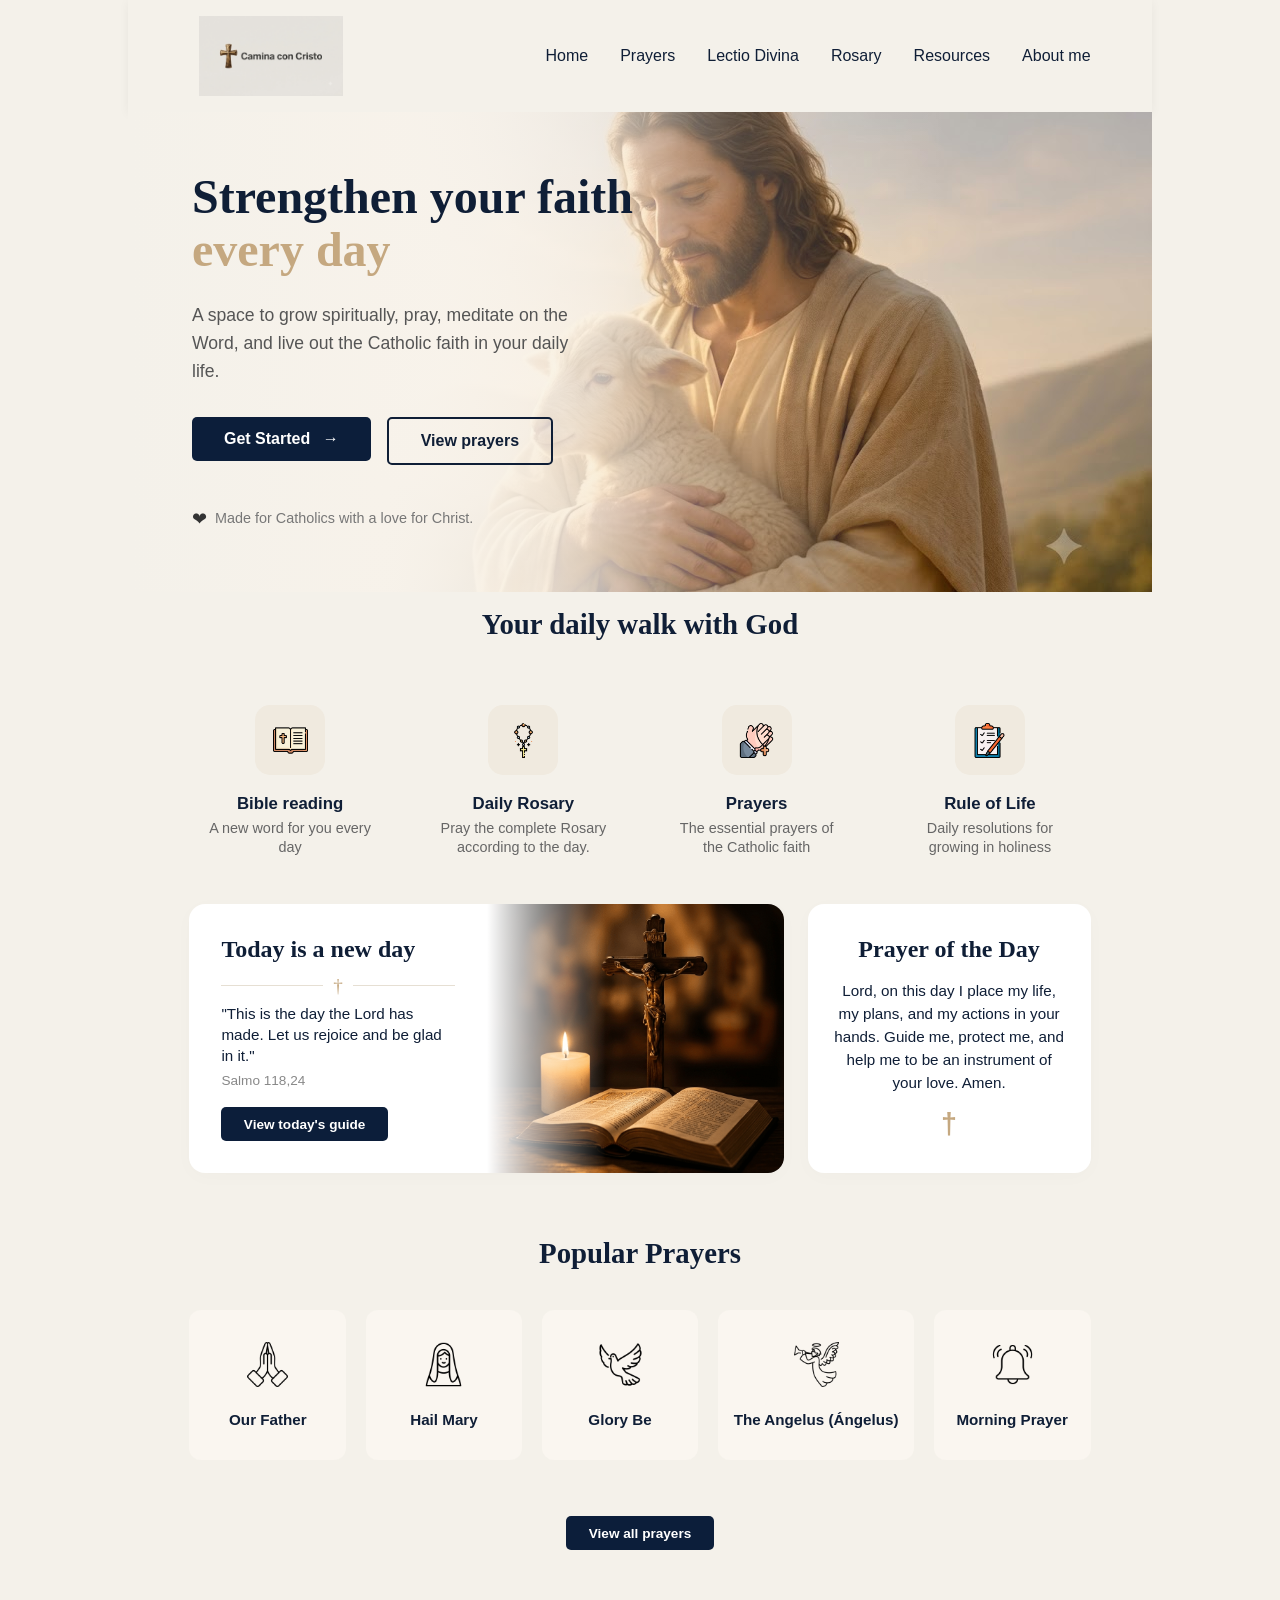
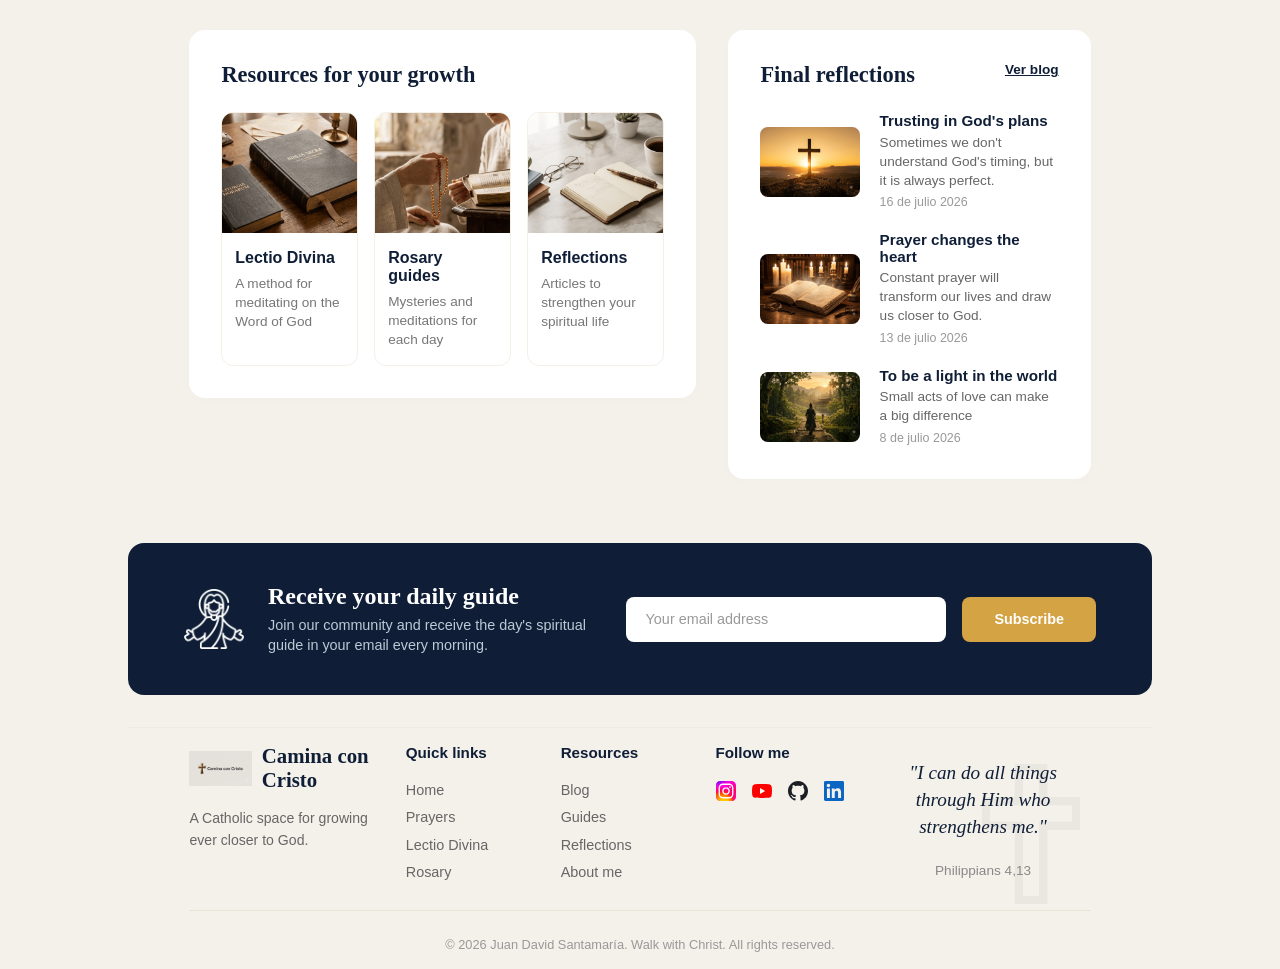
==== commit 8616f151: "refactor(ui): fix hero buttons syntax, add feature links and limit home prayers to 5" ====
--- a/index.html
+++ b/index.html
@@ -38,8 +38,8 @@
             out the Catholic faith in your daily life.
           </p>
           <div class="hero-buttons">
-            <button>Get Started</button>
-            <button>view prayers</button>
+            <a href="#daily-walk" class="btn-dark">Get Started</a>
+            <a href="/prayers.html" class="btn-secondary">View prayers</a>
           </div>
           <p>Made for Catholics with a love for Christ.</p>
         </div>
@@ -50,58 +50,64 @@
           />
         </div>
       </section>
-      <section class="feature">
-        <!-- Corregido el typo de feacture a feature -->
-        <h2>Your daily walk with God</h2>
-        <div class="feature-grid">
-          <!-- Tarjeta 1 -->
-          <article class="feature-card">
-            <div class="icon-container">
-              <img src="/assets/images/icons/bible.png" alt="book" />
-            </div>
-            <div class="card-text">
-              <h3>Bible reading</h3>
-              <p>A new word for you every day</p>
-            </div>
-          </article>
-
-          <!-- Tarjeta 2 -->
-          <article class="feature-card">
-            <div class="icon-container">
-              <img src="/assets/images/icons/rosario.png" alt="rosario icon" />
-            </div>
-            <div class="card-text">
-              <h3>Daily Rosary</h3>
-              <p>Pray the complete Rosary according to the day.</p>
-            </div>
-          </article>
-
-          <!-- Tarjeta 3 -->
-          <article class="feature-card">
-            <div class="icon-container">
-              <img
-                src="/assets/images/icons/prayer.png"
-                alt="prayer hand icon"
-              />
-            </div>
-            <div class="card-text">
-              <h3>Prayers</h3>
-              <p>The essential prayers of the Catholic faith</p>
-            </div>
-          </article>
-
-          <!-- Tarjeta 4 -->
-          <article class="feature-card">
-            <div class="icon-container">
-              <img src="/assets/images/icons/task.png" alt="task icon" />
-            </div>
-            <div class="card-text">
-              <h3>Rule of Life</h3>
-              <p>Daily resolutions for growing in holiness</p>
-            </div>
-          </article>
-        </div>
-      </section>
+      <section class="feature" id="daily-walk">
+  <h2>Your daily walk with God</h2>
+  <div class="feature-grid">
+    
+    <!-- Tarjeta 1 -->
+    <article class="feature-card">
+      <a href="./bible.html" class="feature-card-link">
+        <div class="icon-container">
+          <img src="./assets/images/icons/bible.png" alt="Bible icon" />
+        </div>
+        <div class="card-text">
+          <h3>Bible reading</h3>
+          <p>A new word for you every day</p>
+        </div>
+      </a>
+    </article>
+
+    <!-- Tarjeta 2 -->
+    <article class="feature-card">
+      <a href="./rosary.html" class="feature-card-link">
+        <div class="icon-container">
+          <img src="./assets/images/icons/rosario.png" alt="Rosary icon" />
+        </div>
+        <div class="card-text">
+          <h3>Daily Rosary</h3>
+          <p>Pray the complete Rosary according to the day.</p>
+        </div>
+      </a>
+    </article>
+
+    <!-- Tarjeta 3 -->
+    <article class="feature-card">
+      <a href="./prayers.html" class="feature-card-link">
+        <div class="icon-container">
+          <img src="./assets/images/icons/prayer.png" alt="Praying hands icon" />
+        </div>
+        <div class="card-text">
+          <h3>Prayers</h3>
+          <p>The essential prayers of the Catholic faith</p>
+        </div>
+      </a>
+    </article>
+
+    <!-- Tarjeta 4 -->
+    <article class="feature-card">
+      <a href="./rule-of-life.html" class="feature-card-link">
+        <div class="icon-container">
+          <img src="./assets/images/icons/task.png" alt="Checklist task icon" />
+        </div>
+        <div class="card-text">
+          <h3>Rule of Life</h3>
+          <p>Daily resolutions for growing in holiness</p>
+        </div>
+      </a>
+    </article>
+
+  </div>
+</section>
       <section class="content-featured">
         <div class="main-card-wrapper">
           <div class="content-card">
--- a/css/styles.css
+++ b/css/styles.css
@@ -40,6 +40,9 @@
     padding: 0;
     box-sizing: border-box;
     /* Clave: evita que los bordes sumen tamaño al contenedor */
+}
+html{
+    scroll-behavior: smooth;
 }
 
 body {
@@ -211,6 +214,7 @@
 
 .hero-buttons {
     display: flex;
+    align-items: center;
     gap: 1rem;
     margin-top: 1rem;
     margin-bottom: 1.5rem;
@@ -220,13 +224,17 @@
    (antes .hero-buttons button:first-child y .btn-dark tenían las
    mismas 6 propiedades duplicadas). Ahora se agrupan acá y cada uno
    solo agrega lo que lo hace distinto (flecha, tamaño, hover). */
-.hero-buttons button,
-.btn-dark {
+.hero-buttons a,
+.btn-dark,
+.btn-secondary {
+    text-decoration: none; /* ELIMINA EL SUBRAYADO */
     font-weight: 600;
     border-radius: 5px;
     cursor: pointer;
     transition: all 0.3s ease;
     font-family: var(--font-cuerpo);
+    padding: 0.8rem 2rem;
+    font-size: 1rem;
 }
 
 .hero-buttons button {
@@ -235,32 +243,32 @@
     text-transform: none;
 }
 
-.hero-buttons button:first-child,
+.hero-buttons a:first-child,
 .btn-dark {
     background-color: var(--color-primary-button);
     color: var(--color-blanco);
     border: none;
 }
 
-.hero-buttons button:first-child:hover,
+.hero-buttons a:first-child:hover,
 .btn-dark:hover {
     background-color: var(--color-primary-button-hover);
 }
 
-.hero-buttons button:first-child::after {
+.hero-buttons a:first-child::after {
     content: " \2192";
     /* Flecha -> */
     margin-left: 0.5rem;
     font-weight: bold;
 }
 
-.hero-buttons button:last-child {
+.hero-buttons a:last-child {
     background-color: transparent;
     color: var(--color-texto-dark);
     border: 2px solid var(--color-texto-dark);
 }
 
-.hero-buttons button:last-child:hover {
+.hero-buttons a:last-child:hover {
     background-color: rgba(15, 30, 54, 0.05);
     border-color: var(--color-primary-button);
 }
@@ -316,6 +324,27 @@
     gap: 1.2rem;
 }
 
+/* Estilos para envolver el link dentro del article */
+.feature-card-link {
+    display: flex;
+    align-items: center;
+    flex-direction: column;
+    gap: 1.2rem;
+    text-decoration: none;
+    color: inherit;
+    width: 100%;
+    padding: 1rem;
+    border-radius: 12px;
+    transition: transform 0.2s ease, background-color 0.2s ease, box-shadow 0.2s ease;
+}
+
+/* Micro-interacción al pasar el mouse */
+.feature-card-link:hover {
+    transform: translateY(-4px);
+    background-color: var(--color-blanco);
+    box-shadow: var(--shadow-card);
+}
+
 .icon-container {
     background-color: var(--color-icono-bg);
     width: 70px;
@@ -338,6 +367,7 @@
     display: flex;
     flex-direction: column;
     gap: 0.3rem;
+    text-align: center;
 }
 
 .card-text h3 {
@@ -523,7 +553,7 @@
 
 .prayers-grid {
     display: grid;
-    grid-template-columns: repeat(6, 1fr);
+    grid-template-columns: repeat(5, 1fr);
     gap: 1.2rem;
     width: 100%;
 }
